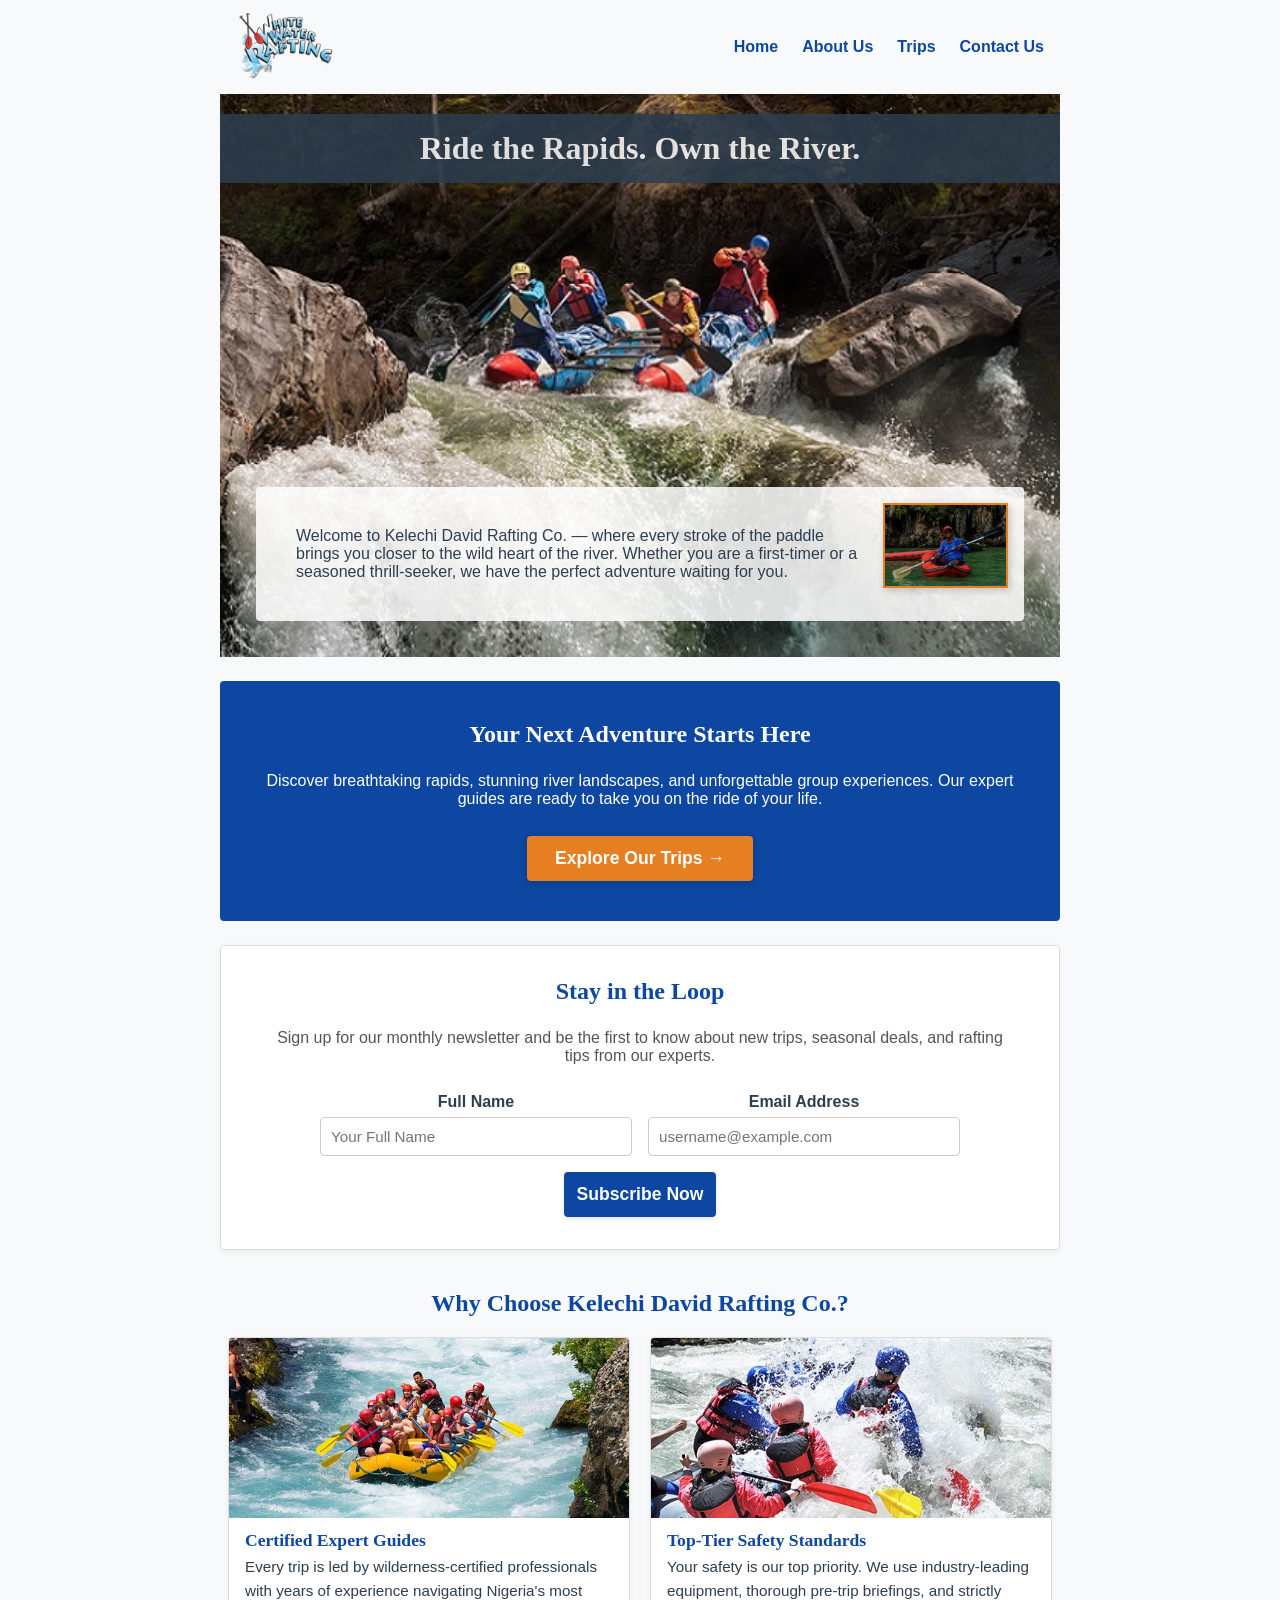
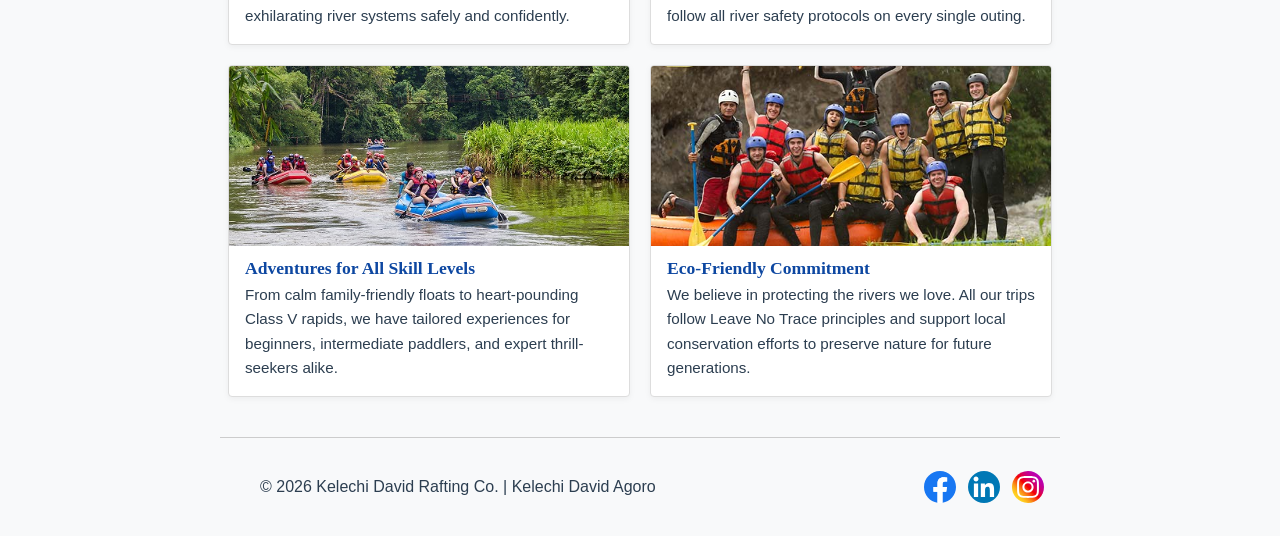
==== wwr/index.html @ 69c7f3cf "W06 Project Rafting Site-Home and Trips Pages" ====
<!DOCTYPE html>
<html lang="en">

<head>
    <meta charset="UTF-8">
    <meta name="viewport" content="width=device-width, initial-scale=1.0">
    <meta name="description"
      content="Experience the thrill of white water rafting with Kelechi David Rafting Co. Book your adventure today and explore our exciting river trips in Nigeria and beyond.">
    <meta name="author" content="Kelechi David Agoro">
    <title>Home | White Water Rafting</title>
    <link rel="stylesheet" href="styles/rafting.css">
</head>

<body>

    <header>
        <div class="logo-container">
            <img src="images/logo.png" alt="White Water Rafting Company Logo" class="logo">
        </div>
        <nav>
            <ul>
                <li><a href="index.html">Home</a></li>
                <li><a href="about.html">About Us</a></li>
                <li><a href="trips.html">Trips</a></li>
                <li><a href="contact.html">Contact Us</a></li>
            </ul>
        </nav>
    </header>

    <main>

        <!-- Hero Section -->
        <div class="hero">
            <img src="images/hero-background.jpg" alt="Rafters paddling through powerful white water rapids">
            <h1>Ride the Rapids. Own the River.</h1>
            <article>
                <img src="images/happy-client.jpg" alt="A happy rafter smiling after completing a river adventure">
                <p>Welcome to Kelechi David Rafting Co. — where every stroke of the paddle
                    brings you closer to the wild heart of the river. Whether you are a first-timer
                    or a seasoned thrill-seeker, we have the perfect adventure waiting for you.</p>
            </article>
        </div>

        <!-- Call to Action Section -->
        <section class="cta-section">
            <h2>Your Next Adventure Starts Here</h2>
            <p>Discover breathtaking rapids, stunning river landscapes, and unforgettable group
                experiences. Our expert guides are ready to take you on the ride of your life.</p>
            <a href="trips.html" class="cta-button">Explore Our Trips &rarr;</a>
        </section>

        <!-- Newsletter Sign-Up Section -->
        <section class="newsletter-section">
            <h2>Stay in the Loop</h2>
            <p>Sign up for our monthly newsletter and be the first to know about new trips,
                seasonal deals, and rafting tips from our experts.</p>
            <form action="#" method="post" class="newsletter-form">
                <div class="newsletter-fields">
                    <div class="form-group">
                        <label for="newsletter-name">Full Name</label>
                        <input type="text" id="newsletter-name" name="newsletter-name"
                          placeholder="Your Full Name" required>
                    </div>
                    <div class="form-group">
                        <label for="newsletter-email">Email Address</label>
                        <input type="email" id="newsletter-email" name="newsletter-email"
                          placeholder="username@example.com" required>
                    </div>
                </div>
                <button type="submit" class="submit-btn">Subscribe Now</button>
            </form>
        </section>

        <!-- Why Choose Us Grid Section -->
        <section class="features-section">
            <h2>Why Choose Kelechi David Rafting Co.?</h2>
            <div class="features-grid">
                <div class="feature-card">
                    <img src="images/adventure1.jpg" alt="Expert guides leading a rafting expedition">
                    <h3>Certified Expert Guides</h3>
                    <p>Every trip is led by wilderness-certified professionals with years of
                        experience navigating Nigeria's most exhilarating river systems safely
                        and confidently.</p>
                </div>
                <div class="feature-card">
                    <img src="images/adventure2.jpg" alt="Premium safety equipment for rafters">
                    <h3>Top-Tier Safety Standards</h3>
                    <p>Your safety is our top priority. We use industry-leading equipment,
                        thorough pre-trip briefings, and strictly follow all river safety
                        protocols on every single outing.</p>
                </div>
                <div class="feature-card">
                    <img src="images/adventure3.jpg" alt="Family-friendly half-day rafting experience">
                    <h3>Adventures for All Skill Levels</h3>
                    <p>From calm family-friendly floats to heart-pounding Class V rapids, we
                        have tailored experiences for beginners, intermediate paddlers, and
                        expert thrill-seekers alike.</p>
                </div>
                <div class="feature-card">
                    <img src="images/adventure4.jpg" alt="Group celebrating an eco-friendly river trip">
                    <h3>Eco-Friendly Commitment</h3>
                    <p>We believe in protecting the rivers we love. All our trips follow
                        Leave No Trace principles and support local conservation efforts to
                        preserve nature for future generations.</p>
                </div>
            </div>
        </section>

    </main>

    <footer>
        <p>&copy; 2026 Kelechi David Rafting Co. | Kelechi David Agoro</p>
        <nav class="socialmedia">
            <a href="https://facebook.com" target="_blank">
                <img src="images/facebook.svg" alt="Facebook Icon">
            </a>
            <a href="https://linkedin.com" target="_blank">
                <img src="images/linkedin.svg" alt="LinkedIn Icon">
            </a>
            <a href="https://instagram.com" target="_blank">
                <img src="images/instagram.svg" alt="Instagram Icon">
            </a>
        </nav>
    </footer>

</body>

</html>
---- wwr/styles/rafting.css ----
/* ==========================================================================
   1. Design Tokens (Variables) & Base Reset
   ========================================================================== */
:root {
  --primary-color: #0d47a1;     /* Deep River Blue */
  --secondary-color: #e67e22;   /* Safety Orange Accent */
  --accent1-color: #2c3e50;       /* Dark Slate Charcoal */
  --accent2-color: #f8f9fa;       /* Soft Light Grey */
  --heading-font: "Georgia", "Times New Roman", serif;
  --body-font: Arial, Helvetica, sans-serif;
}

/* Universal Box-Model Reset */
* {
  margin: 0;
  padding: 0;
  box-sizing: border-box;
}

/* Base Body Styling */
body {
  font-family: var(--body-font);
  color: var(--accent1-color);
  background-color: var(--accent2-color);
}

/* Center Content & Limit Page Width */
header, main, footer {
  width: 840px;
  margin: 0 auto;
}

/* Typography Base Styling */
h1, h2 {
  font-family: var(--heading-font);
  color: var(--primary-color);
}

/* Global Grid/Spacing Layout Rules */
p, section, article {
  margin: 16px;
  padding: 8px;
}

/* ==========================================================================
   2. Layout, Navigation, & Header/Footer Specific Elements
   ========================================================================== */
/* Header Grid Layout */
header {
  display: grid;
  grid-template-columns: auto 1fr;
  align-items: center;
  padding: 10px 16px;
}

/* Logo Sizing */
.logo {
  max-height: 70px;
  width: auto;
}

/* Flexbox Navigation Links */
header nav ul {
  display: flex;
  list-style: none;
  justify-content: flex-end;
  gap: 24px;
}

header nav a {
  text-decoration: none;
  color: var(--primary-color);
  font-weight: bold;
}

/* Navigation link hover effect - USING THE SECONDARY COLOR HERE */
header nav a:hover {
  color: var(--secondary-color);
}

/* Footer layout */
footer {
  display: flex;
  justify-content: space-between;
  align-items: center;
  padding: 16px;
  border-top: 1px solid #ccc;
}

/* Remove text decoration from social icons */
.socialmedia {
  display: flex;
  gap: 12px;
}

.socialmedia a {
  text-decoration: none;
}

/* Ensure footer icons align politely */
.socialmedia img {
  width: 32px;
  height: 32px;
  vertical-align: middle;
}

/* ==========================================================================
   3. Hero Component & Absolute Positioning Overlays
   ========================================================================== */
/* Relative Container Setup */
.hero {
  position: relative;
}

/* Base Background Image Layer */
.hero > img {
  display: block;
  width: 100%;
  height: auto;
}

/* Overlay Title Heading */
h1 {
  position: absolute;
  top: 20px;
  width: 100%;
  padding: 16px;
  text-align: center;
  opacity: 0.85;
  background-color: var(--accent1-color);
  color: #ffffff;
}

/* Overlay Article Box */
.hero article {
  position: absolute;
  bottom: 20px;
  left: 20px;
  right: 20px;
  background-color: rgba(255, 255, 255, 0.85); /* Semitransparent white */
  padding: 16px;
  border-radius: 4px;
}

/* Floated Article Image - ALSO USING SECONDARY COLOR AS A BORDER ACCENT */
.hero article img {
  float: right;
  width: 125px;
  height: auto;
  margin-left: 16px;
  margin-bottom: 8px;
  border: 2px solid var(--secondary-color); 
  box-shadow: 2px 2px 8px rgba(0,0,0,0.2);
}

/* ==========================================================================
   4. History & Adventure Sections Layout
   ========================================================================== */
.history-section h2, 
.adventures-section h2 {
  margin-bottom: 12px;
}

/* Adventures Grid Styling - Handles 5 Horizontal Elements */
.adventures-grid {
  display: grid;
  grid-template-columns: repeat(5, 1fr);
  gap: 12px;
  padding: 8px 0;
}

.adventures-grid figure {
  margin: 0;
  text-align: center;
  background-color: #ffffff;
  border: 1px solid #ddd;
  border-radius: 4px;
  overflow: hidden;
  box-shadow: 0 2px 4px rgba(0,0,0,0.05);
}

.adventures-grid figure img {
  width: 100%;
  height: 120px;
  object-fit: cover; /* Ensures consistency across different image dimensions */
  display: block;
}

.adventures-grid figcaption {
  font-size: 0.85rem;
  padding: 8px;
  font-weight: bold;
  color: var(--accent1-color);
}

/* ==========================================================================
   5. Contact Us Page Custom Components Additions
   ========================================================================== */

/* Top Heading & Company Info Elements Layout */
.company-info-section {
  text-align: center;
  margin-top: 24px;
}

.company-info-section h1 {
  position: static; /* Clear structural absolute overlay positioning from home/about h1 rules */
  background-color: transparent;
  color: var(--primary-color);
  opacity: 1;
  padding: 0;
  margin-bottom: 8px;
}

.company-address {
  font-style: normal;
  line-height: 1.6;
  font-weight: bold;
}

.company-address a {
  color: var(--primary-color);
  text-decoration: none;
}

.company-address a:hover {
  color: var(--secondary-color);
}

/* Two-Column Side-by-Side Grid Setup (Map vs Form) */
.contact-grid {
  display: grid;
  grid-template-columns: 1fr 1fr;
  gap: 24px;
  margin: 24px 16px;
}

/* Map Embedded Iframe Style Rule */
.map-container iframe {
  width: 100%;
  border: 1px solid #ddd;
  border-radius: 4px;
  box-shadow: 0 2px 4px rgba(0,0,0,0.05);
}

/* Contact Submission Form Styling Rules */
.contact-form {
  display: flex;
  flex-direction: column;
  gap: 16px;
}

.form-group {
  display: flex;
  flex-direction: column;
  gap: 6px;
}

.form-group label {
  font-weight: bold;
  color: var(--accent1-color);
}

.form-group input, 
.form-group textarea {
  width: 100%;
  padding: 10px;
  border: 1px solid #ccc;
  border-radius: 4px;
  font-family: var(--body-font);
  font-size: 0.95rem;
}

.form-group input:focus, 
.form-group textarea:focus {
  outline: none;
  border-color: var(--primary-color);
}

/* Message Purpose Radio Selection Block */
.form-fieldset {
  border: 1px solid #ccc;
  border-radius: 4px;
  padding: 12px;
  display: flex;
  flex-direction: column;
  gap: 8px;
}

.form-fieldset legend {
  font-weight: bold;
  padding: 0 8px;
  color: var(--accent1-color);
}

.radio-label, .form-checkbox label {
  display: flex;
  align-items: center;
  gap: 8px;
  cursor: pointer;
  font-size: 0.95rem;
}

/* Distinct Action Submission Button Rule */
.submit-btn {
  background-color: var(--primary-color);
  color: #ffffff;
  font-size: 1.1rem;
  font-weight: bold;
  padding: 12px;
  border: none;
  border-radius: 4px;
  cursor: pointer;
  transition: background-color 0.2s ease, transform 0.1s ease;
  box-shadow: 0 2px 4px rgba(0,0,0,0.1);
}

.submit-btn:hover {
  background-color: var(--secondary-color);
}

.submit-btn:active {
  transform: scale(0.98);
}

/* Bottom Team / Employee Section Layout (3 Columns Grid) */
.team-section {
  margin-top: 40px;
  text-align: center;
}

.team-section h2 {
  margin-bottom: 20px;
  font-size: 1.75rem;
}

.team-grid {
  display: grid;
  grid-template-columns: repeat(3, 1fr);
  gap: 20px;
}

.team-member {
  margin: 0;
  background-color: #ffffff;
  border: 1px solid #ddd;
  border-radius: 4px;
  overflow: hidden;
  box-shadow: 0 2px 4px rgba(0,0,0,0.05);
  padding-bottom: 12px;
}

.team-member img {
  width: 100%;
  height: 200px;
  object-fit: cover;
  display: block;
}

.team-member figcaption {
  margin-top: 10px;
  font-weight: bold;
  color: var(--accent1-color);
}

.team-member figcaption span {
  font-weight: normal;
  font-size: 0.9rem;
  color: #666;
}
/* ==========================================================================
   6. Home Page – CTA, Newsletter, and Features Grid
   ========================================================================== */

/* Call to Action Section */
.cta-section {
  text-align: center;
  padding: 40px 16px;
  background-color: var(--primary-color);
  color: #ffffff;
  margin: 24px 0;
  border-radius: 4px;
}

.cta-section h2 {
  color: #ffffff;
  margin-bottom: 12px;
}

.cta-section p {
  color: #ffffff;
  margin-bottom: 20px;
}

/* Shared CTA Button Style (used on Home and Trips pages) */
.cta-button {
  display: inline-block;
  background-color: var(--secondary-color);
  color: #ffffff;
  font-size: 1.1rem;
  font-weight: bold;
  padding: 12px 28px;
  border-radius: 4px;
  text-decoration: none;
  transition: background-color 0.2s ease, transform 0.1s ease;
  box-shadow: 0 2px 6px rgba(0, 0, 0, 0.2);
}

.cta-button:hover {
  background-color: #cf6d17;
  transform: translateY(-2px);
}

/* Newsletter Section */
.newsletter-section {
  background-color: #ffffff;
  border: 1px solid #ddd;
  border-radius: 4px;
  padding: 32px 24px;
  margin: 24px 0;
  text-align: center;
  box-shadow: 0 2px 6px rgba(0, 0, 0, 0.05);
}

.newsletter-section h2 {
  margin-bottom: 10px;
}

.newsletter-section p {
  margin-bottom: 20px;
  color: #555;
}

.newsletter-form {
  display: flex;
  flex-direction: column;
  align-items: center;
  gap: 16px;
}

.newsletter-fields {
  display: grid;
  grid-template-columns: 1fr 1fr;
  gap: 16px;
  width: 100%;
  max-width: 640px;
}

/* Why Choose Us Feature Cards Grid */
.features-section {
  margin: 32px 0;
}

.features-section h2 {
  text-align: center;
  margin-bottom: 20px;
}

.features-grid {
  display: grid;
  grid-template-columns: repeat(2, 1fr);
  gap: 20px;
}

.feature-card {
  background-color: #ffffff;
  border: 1px solid #ddd;
  border-radius: 4px;
  overflow: hidden;
  box-shadow: 0 2px 6px rgba(0, 0, 0, 0.05);
}

.feature-card img {
  width: 100%;
  height: 180px;
  object-fit: cover;
  display: block;
}

.feature-card h3 {
  font-family: var(--heading-font);
  color: var(--primary-color);
  padding: 12px 16px 4px;
  font-size: 1.1rem;
}

.feature-card p {
  padding: 0 16px 16px;
  margin: 0;
  font-size: 0.95rem;
  color: var(--accent1-color);
  line-height: 1.6;
}

/* ==========================================================================
   7. Trips Page – Trip Cards, Table, and Trips CTA
   ========================================================================== */

/* Trips Page Hero/Intro */
.trips-hero-section {
  text-align: center;
  padding: 32px 16px 16px;
}

/* Override the absolute h1 rule specifically for the trips page title */
.trips-page-title {
  position: static;
  background-color: transparent;
  color: var(--primary-color);
  opacity: 1;
  padding: 0;
  margin-bottom: 12px;
  width: auto;
}

.trips-intro {
  max-width: 600px;
  margin: 0 auto;
  color: #555;
  line-height: 1.7;
}

/* Featured Trip Descriptions Section */
.trip-descriptions-section {
  margin: 32px 0;
}

.trip-descriptions-section h2 {
  margin-bottom: 20px;
  margin-left: 16px;
}

/* Alternating Two-Column Trip Cards */
.trip-card {
  display: grid;
  grid-template-columns: 1fr 1fr;
  gap: 0;
  margin-bottom: 24px;
  background-color: #ffffff;
  border: 1px solid #ddd;
  border-radius: 4px;
  overflow: hidden;
  box-shadow: 0 2px 6px rgba(0, 0, 0, 0.05);
}

/* Reversed layout for alternating cards */
.trip-card-reverse {
  direction: rtl;
}

.trip-card-reverse .trip-card-content {
  direction: ltr;
}

.trip-card img {
  width: 100%;
  height: 100%;
  min-height: 220px;
  object-fit: cover;
  display: block;
}

.trip-card-reverse img {
  direction: ltr;
}

.trip-card-content {
  padding: 24px;
  display: flex;
  flex-direction: column;
  justify-content: center;
}

.trip-card-content h3 {
  font-family: var(--heading-font);
  color: var(--primary-color);
  font-size: 1.4rem;
  margin-bottom: 8px;
}

.trip-meta {
  font-size: 0.85rem;
  font-weight: bold;
  color: var(--secondary-color);
  margin-bottom: 12px !important;
  padding: 0 !important;
}

.trip-card-content p {
  margin: 0;
  padding: 0;
  font-size: 0.95rem;
  line-height: 1.7;
  color: var(--accent1-color);
}

/* Trips Summary Table */
.trips-table-section {
  margin: 40px 0;
}

.trips-table-section h2 {
  margin-bottom: 16px;
  margin-left: 16px;
}

.table-wrapper {
  overflow-x: auto;
  margin: 0 16px;
}

.trips-table {
  width: 100%;
  border-collapse: collapse;
  font-size: 0.95rem;
  background-color: #ffffff;
  box-shadow: 0 2px 6px rgba(0, 0, 0, 0.05);
  border-radius: 4px;
  overflow: hidden;
}

.trips-table thead {
  background-color: var(--primary-color);
  color: #ffffff;
}

.trips-table th {
  padding: 12px 14px;
  text-align: left;
  font-family: var(--heading-font);
  font-size: 0.9rem;
}

.trips-table td {
  padding: 12px 14px;
  border-bottom: 1px solid #e0e0e0;
  color: var(--accent1-color);
}

.trips-table tbody tr:last-child td {
  border-bottom: none;
}

.trips-table tbody tr:nth-child(even) {
  background-color: #f4f7fc;
}

.trips-table tbody tr:hover {
  background-color: #eaf0fb;
}

/* Trips Page CTA */
.trips-cta-section {
  text-align: center;
  padding: 40px 16px;
  background-color: var(--accent1-color);
  color: #ffffff;
  margin: 32px 0 16px;
  border-radius: 4px;
}

.trips-cta-section h2 {
  color: #ffffff;
  margin-bottom: 12px;
}

.trips-cta-section p {
  color: #cccccc;
  margin-bottom: 20px;
}
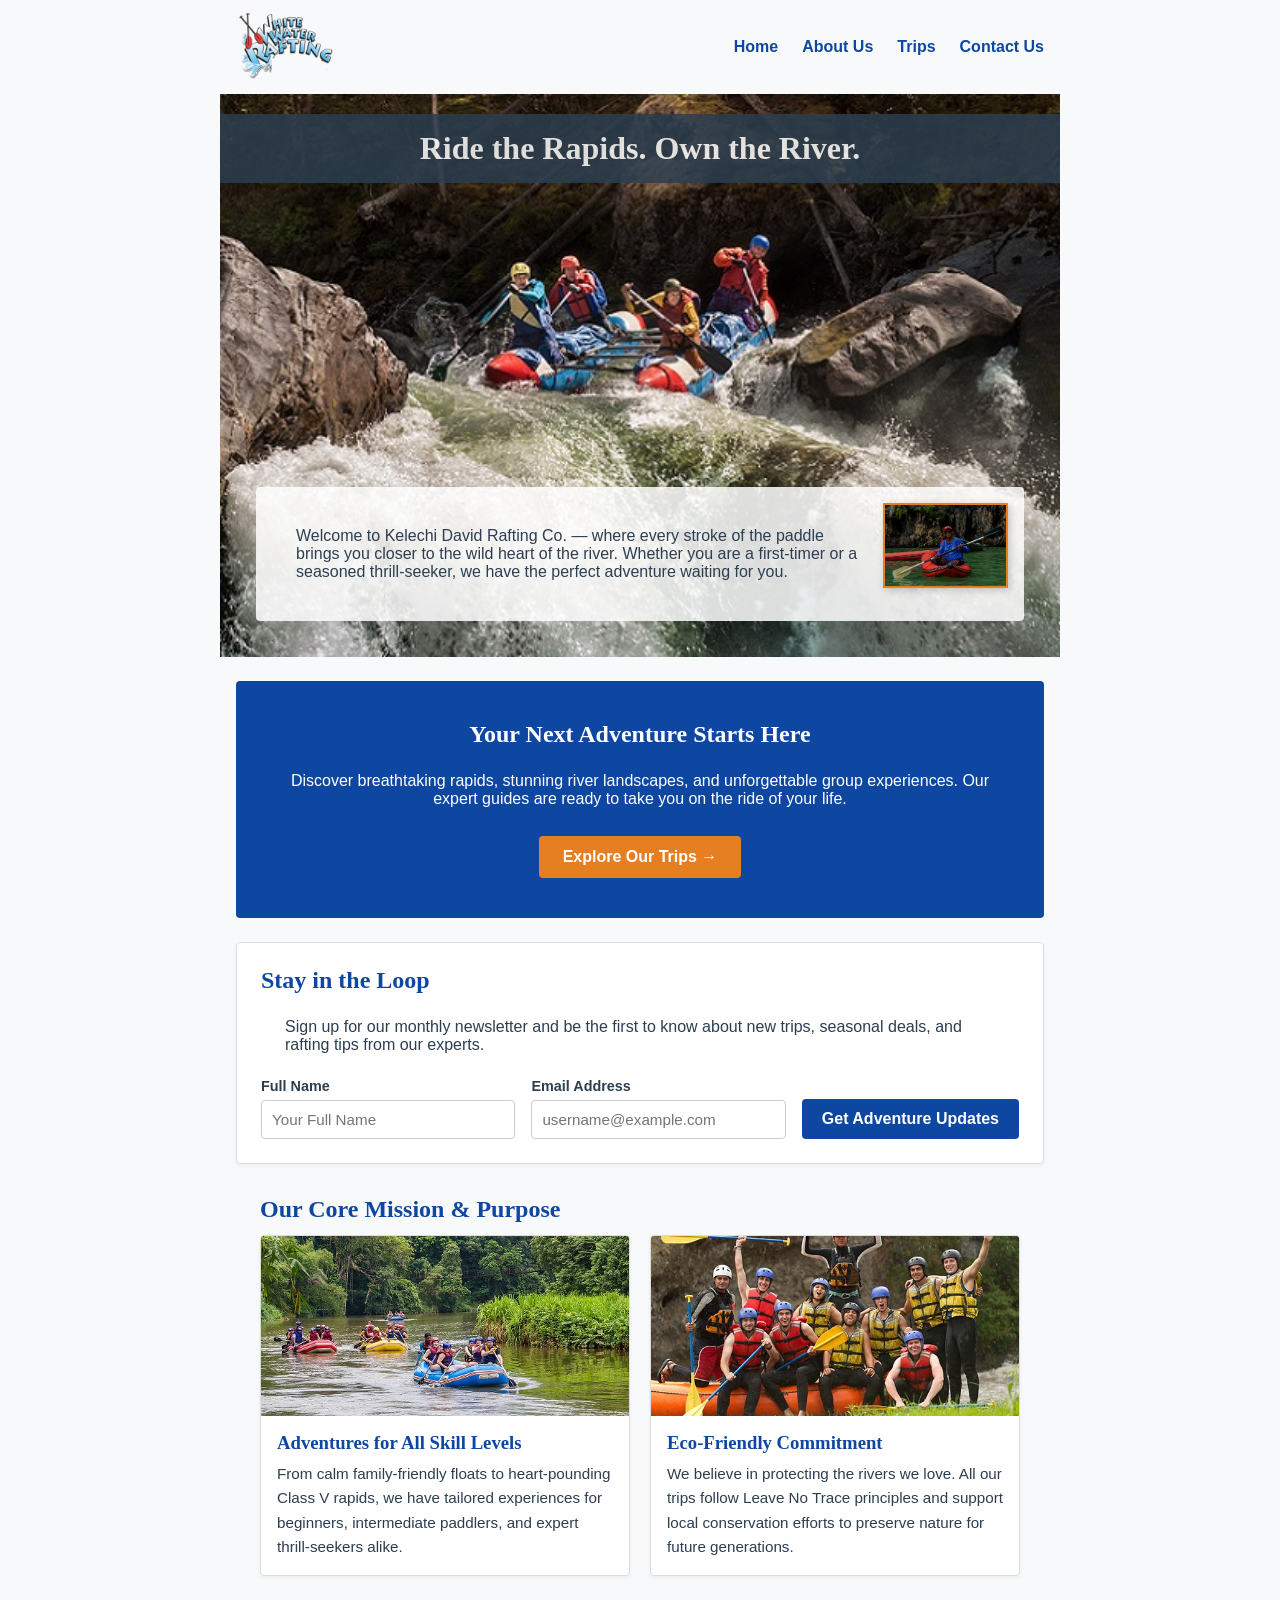
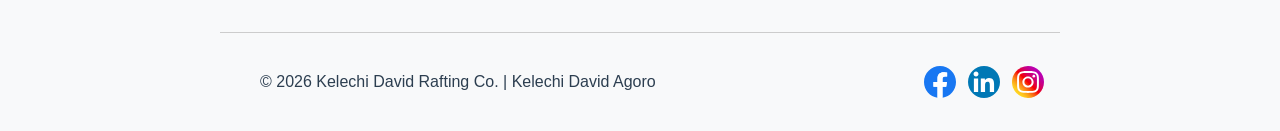
==== commit 442b0722: "W06 Project" ====
--- a/wwr/index.html
+++ b/wwr/index.html
@@ -29,7 +29,6 @@
 
     <main>
 
-        <!-- Hero Section -->
         <div class="hero">
             <img src="images/hero-background.jpg" alt="Rafters paddling through powerful white water rapids">
             <h1>Ride the Rapids. Own the River.</h1>
@@ -41,7 +40,6 @@
             </article>
         </div>
 
-        <!-- Call to Action Section -->
         <section class="cta-section">
             <h2>Your Next Adventure Starts Here</h2>
             <p>Discover breathtaking rapids, stunning river landscapes, and unforgettable group
@@ -49,7 +47,6 @@
             <a href="trips.html" class="cta-button">Explore Our Trips &rarr;</a>
         </section>
 
-        <!-- Newsletter Sign-Up Section -->
         <section class="newsletter-section">
             <h2>Stay in the Loop</h2>
             <p>Sign up for our monthly newsletter and be the first to know about new trips,
@@ -58,37 +55,20 @@
                 <div class="newsletter-fields">
                     <div class="form-group">
                         <label for="newsletter-name">Full Name</label>
-                        <input type="text" id="newsletter-name" name="newsletter-name"
-                          placeholder="Your Full Name" required>
+                        <input type="text" id="newsletter-name" name="newsletter-name" placeholder="Your Full Name" required>
                     </div>
                     <div class="form-group">
                         <label for="newsletter-email">Email Address</label>
-                        <input type="email" id="newsletter-email" name="newsletter-email"
-                          placeholder="username@example.com" required>
+                        <input type="email" id="newsletter-email" name="newsletter-email" placeholder="username@example.com" required>
                     </div>
+                    <button type="submit" class="submit-btn newsletter-btn">Get Adventure Updates</button>
                 </div>
-                <button type="submit" class="submit-btn">Subscribe Now</button>
             </form>
         </section>
 
-        <!-- Why Choose Us Grid Section -->
-        <section class="features-section">
-            <h2>Why Choose Kelechi David Rafting Co.?</h2>
+        <section class="purpose-offerings-section">
+            <h2>Our Core Mission & Purpose</h2>
             <div class="features-grid">
-                <div class="feature-card">
-                    <img src="images/adventure1.jpg" alt="Expert guides leading a rafting expedition">
-                    <h3>Certified Expert Guides</h3>
-                    <p>Every trip is led by wilderness-certified professionals with years of
-                        experience navigating Nigeria's most exhilarating river systems safely
-                        and confidently.</p>
-                </div>
-                <div class="feature-card">
-                    <img src="images/adventure2.jpg" alt="Premium safety equipment for rafters">
-                    <h3>Top-Tier Safety Standards</h3>
-                    <p>Your safety is our top priority. We use industry-leading equipment,
-                        thorough pre-trip briefings, and strictly follow all river safety
-                        protocols on every single outing.</p>
-                </div>
                 <div class="feature-card">
                     <img src="images/adventure3.jpg" alt="Family-friendly half-day rafting experience">
                     <h3>Adventures for All Skill Levels</h3>
@@ -125,4 +105,4 @@
 
 </body>
 
-</html>
+</html>
--- a/wwr/styles/rafting.css
+++ b/wwr/styles/rafting.css
@@ -73,7 +73,7 @@
   font-weight: bold;
 }
 
-/* Navigation link hover effect - USING THE SECONDARY COLOR HERE */
+/* Navigation link hover effect */
 header nav a:hover {
   color: var(--secondary-color);
 }
@@ -142,7 +142,7 @@
   border-radius: 4px;
 }
 
-/* Floated Article Image - ALSO USING SECONDARY COLOR AS A BORDER ACCENT */
+/* Floated Article Image */
 .hero article img {
   float: right;
   width: 125px;
@@ -157,11 +157,50 @@
    4. History & Adventure Sections Layout
    ========================================================================== */
 .history-section h2, 
-.adventures-section h2 {
+.adventures-section h2,
+.purpose-offerings-section h2 {
   margin-bottom: 12px;
-}
-
-/* Adventures Grid Styling - Handles 5 Horizontal Elements */
+  margin-left: 16px;
+}
+
+/* Purpose & Offerings Grid Layout Rules */
+.features-grid {
+  display: grid;
+  grid-template-columns: 1fr 1fr;
+  gap: 20px;
+  margin: 0 16px 32px 16px;
+}
+
+.feature-card {
+  background-color: #ffffff;
+  border: 1px solid #ddd;
+  border-radius: 4px;
+  overflow: hidden;
+  box-shadow: 0 2px 4px rgba(0,0,0,0.05);
+  padding-bottom: 16px;
+}
+
+.feature-card img {
+  width: 100%;
+  height: 180px;
+  object-fit: cover;
+  display: block;
+}
+
+.feature-card h3 {
+  margin: 16px 16px 8px 16px;
+  color: var(--primary-color);
+  font-family: var(--heading-font);
+}
+
+.feature-card p {
+  margin: 0 16px;
+  padding: 0;
+  font-size: 0.95rem;
+  line-height: 1.6;
+}
+
+/* Adventures Grid Styling */
 .adventures-grid {
   display: grid;
   grid-template-columns: repeat(5, 1fr);
@@ -182,7 +221,7 @@
 .adventures-grid figure img {
   width: 100%;
   height: 120px;
-  object-fit: cover; /* Ensures consistency across different image dimensions */
+  object-fit: cover;
   display: block;
 }
 
@@ -194,396 +233,163 @@
 }
 
 /* ==========================================================================
-   5. Contact Us Page Custom Components Additions
-   ========================================================================== */
-
-/* Top Heading & Company Info Elements Layout */
-.company-info-section {
-  text-align: center;
-  margin-top: 24px;
-}
-
-.company-info-section h1 {
-  position: static; /* Clear structural absolute overlay positioning from home/about h1 rules */
-  background-color: transparent;
-  color: var(--primary-color);
-  opacity: 1;
-  padding: 0;
+   5. Contact Us / Form Styles & Newsletter Custom Styling
+   ========================================================================== */
+.newsletter-section {
+  background-color: #ffffff;
+  border: 1px solid #ddd;
+  border-radius: 4px;
+  margin: 24px 16px;
+  padding: 24px;
+  box-shadow: 0 2px 4px rgba(0,0,0,0.05);
+}
+
+.newsletter-section h2 {
   margin-bottom: 8px;
 }
 
-.company-address {
-  font-style: normal;
-  line-height: 1.6;
-  font-weight: bold;
-}
-
-.company-address a {
-  color: var(--primary-color);
-  text-decoration: none;
-}
-
-.company-address a:hover {
-  color: var(--secondary-color);
-}
-
-/* Two-Column Side-by-Side Grid Setup (Map vs Form) */
-.contact-grid {
-  display: grid;
-  grid-template-columns: 1fr 1fr;
-  gap: 24px;
-  margin: 24px 16px;
-}
-
-/* Map Embedded Iframe Style Rule */
-.map-container iframe {
-  width: 100%;
-  border: 1px solid #ddd;
-  border-radius: 4px;
-  box-shadow: 0 2px 4px rgba(0,0,0,0.05);
-}
-
-/* Contact Submission Form Styling Rules */
-.contact-form {
-  display: flex;
-  flex-direction: column;
+.newsletter-form {
+  margin-top: 16px;
+}
+
+.newsletter-fields {
+  display: flex;
+  align-items: flex-end;
   gap: 16px;
-}
-
-.form-group {
+  flex-wrap: wrap;
+}
+
+.newsletter-fields .form-group {
+  flex: 1;
+  min-width: 200px;
   display: flex;
   flex-direction: column;
   gap: 6px;
 }
 
-.form-group label {
+.newsletter-fields .form-group label {
   font-weight: bold;
   color: var(--accent1-color);
-}
-
-.form-group input, 
-.form-group textarea {
-  width: 100%;
+  font-size: 0.9rem;
+}
+
+.newsletter-fields .form-group input {
   padding: 10px;
   border: 1px solid #ccc;
   border-radius: 4px;
-  font-family: var(--body-font);
   font-size: 0.95rem;
 }
 
-.form-group input:focus, 
-.form-group textarea:focus {
-  outline: none;
-  border-color: var(--primary-color);
-}
-
-/* Message Purpose Radio Selection Block */
-.form-fieldset {
-  border: 1px solid #ccc;
-  border-radius: 4px;
-  padding: 12px;
+.newsletter-btn {
+  padding: 11px 20px;
+  height: auto;
+  margin-bottom: 0;
+}
+
+/* Shared Form Element Rules */
+.form-group {
   display: flex;
   flex-direction: column;
-  gap: 8px;
-}
-
-.form-fieldset legend {
-  font-weight: bold;
-  padding: 0 8px;
-  color: var(--accent1-color);
-}
-
-.radio-label, .form-checkbox label {
-  display: flex;
-  align-items: center;
-  gap: 8px;
-  cursor: pointer;
-  font-size: 0.95rem;
-}
-
-/* Distinct Action Submission Button Rule */
+}
+
 .submit-btn {
   background-color: var(--primary-color);
   color: #ffffff;
-  font-size: 1.1rem;
-  font-weight: bold;
-  padding: 12px;
+  font-size: 1rem;
+  font-weight: bold;
   border: none;
   border-radius: 4px;
   cursor: pointer;
-  transition: background-color 0.2s ease, transform 0.1s ease;
-  box-shadow: 0 2px 4px rgba(0,0,0,0.1);
+  transition: background-color 0.2s ease;
 }
 
 .submit-btn:hover {
   background-color: var(--secondary-color);
 }
 
-.submit-btn:active {
-  transform: scale(0.98);
-}
-
-/* Bottom Team / Employee Section Layout (3 Columns Grid) */
-.team-section {
-  margin-top: 40px;
-  text-align: center;
-}
-
-.team-section h2 {
-  margin-bottom: 20px;
-  font-size: 1.75rem;
-}
-
-.team-grid {
-  display: grid;
-  grid-template-columns: repeat(3, 1fr);
-  gap: 20px;
-}
-
-.team-member {
-  margin: 0;
-  background-color: #ffffff;
-  border: 1px solid #ddd;
-  border-radius: 4px;
-  overflow: hidden;
-  box-shadow: 0 2px 4px rgba(0,0,0,0.05);
-  padding-bottom: 12px;
-}
-
-.team-member img {
-  width: 100%;
-  height: 200px;
-  object-fit: cover;
-  display: block;
-}
-
-.team-member figcaption {
-  margin-top: 10px;
-  font-weight: bold;
-  color: var(--accent1-color);
-}
-
-.team-member figcaption span {
-  font-weight: normal;
-  font-size: 0.9rem;
-  color: #666;
-}
-/* ==========================================================================
-   6. Home Page – CTA, Newsletter, and Features Grid
-   ========================================================================== */
-
-/* Call to Action Section */
+/* Call to Action Section Styling */
 .cta-section {
   text-align: center;
   padding: 40px 16px;
   background-color: var(--primary-color);
   color: #ffffff;
-  margin: 24px 0;
-  border-radius: 4px;
+  margin: 24px 16px;
+  border-radius: 4px;
+}
+
+.cta-section h2, .cta-section p {
+  color: #ffffff;
 }
 
 .cta-section h2 {
-  color: #ffffff;
   margin-bottom: 12px;
 }
 
 .cta-section p {
-  color: #ffffff;
   margin-bottom: 20px;
 }
 
-/* Shared CTA Button Style (used on Home and Trips pages) */
 .cta-button {
   display: inline-block;
   background-color: var(--secondary-color);
   color: #ffffff;
-  font-size: 1.1rem;
-  font-weight: bold;
-  padding: 12px 28px;
-  border-radius: 4px;
   text-decoration: none;
-  transition: background-color 0.2s ease, transform 0.1s ease;
-  box-shadow: 0 2px 6px rgba(0, 0, 0, 0.2);
+  padding: 12px 24px;
+  font-weight: bold;
+  border-radius: 4px;
+  transition: background-color 0.2s ease;
 }
 
 .cta-button:hover {
-  background-color: #cf6d17;
-  transform: translateY(-2px);
-}
-
-/* Newsletter Section */
-.newsletter-section {
+  background-color: #d35400;
+}
+
+/* ==========================================================================
+   6. Trips Page Summary Table and Card Rules
+   ========================================================================== */
+.trip-descriptions-section {
+  margin: 24px 0;
+}
+
+.trip-card {
+  display: flex;
+  gap: 24px;
+  margin: 24px 16px;
   background-color: #ffffff;
   border: 1px solid #ddd;
   border-radius: 4px;
-  padding: 32px 24px;
-  margin: 24px 0;
-  text-align: center;
-  box-shadow: 0 2px 6px rgba(0, 0, 0, 0.05);
-}
-
-.newsletter-section h2 {
-  margin-bottom: 10px;
-}
-
-.newsletter-section p {
-  margin-bottom: 20px;
-  color: #555;
-}
-
-.newsletter-form {
-  display: flex;
-  flex-direction: column;
-  align-items: center;
-  gap: 16px;
-}
-
-.newsletter-fields {
-  display: grid;
-  grid-template-columns: 1fr 1fr;
-  gap: 16px;
-  width: 100%;
-  max-width: 640px;
-}
-
-/* Why Choose Us Feature Cards Grid */
-.features-section {
-  margin: 32px 0;
-}
-
-.features-section h2 {
-  text-align: center;
-  margin-bottom: 20px;
-}
-
-.features-grid {
-  display: grid;
-  grid-template-columns: repeat(2, 1fr);
-  gap: 20px;
-}
-
-.feature-card {
-  background-color: #ffffff;
-  border: 1px solid #ddd;
-  border-radius: 4px;
   overflow: hidden;
-  box-shadow: 0 2px 6px rgba(0, 0, 0, 0.05);
-}
-
-.feature-card img {
-  width: 100%;
-  height: 180px;
+  box-shadow: 0 2px 6px rgba(0,0,0,0.05);
+}
+
+.trip-card-reverse {
+  flex-direction: row-reverse;
+}
+
+.trip-card img {
+  width: 300px;
+  height: 220px;
   object-fit: cover;
-  display: block;
-}
-
-.feature-card h3 {
-  font-family: var(--heading-font);
-  color: var(--primary-color);
-  padding: 12px 16px 4px;
-  font-size: 1.1rem;
-}
-
-.feature-card p {
-  padding: 0 16px 16px;
-  margin: 0;
-  font-size: 0.95rem;
-  color: var(--accent1-color);
-  line-height: 1.6;
-}
-
-/* ==========================================================================
-   7. Trips Page – Trip Cards, Table, and Trips CTA
-   ========================================================================== */
-
-/* Trips Page Hero/Intro */
-.trips-hero-section {
-  text-align: center;
-  padding: 32px 16px 16px;
-}
-
-/* Override the absolute h1 rule specifically for the trips page title */
-.trips-page-title {
-  position: static;
-  background-color: transparent;
-  color: var(--primary-color);
-  opacity: 1;
-  padding: 0;
-  margin-bottom: 12px;
-  width: auto;
-}
-
-.trips-intro {
-  max-width: 600px;
-  margin: 0 auto;
-  color: #555;
-  line-height: 1.7;
-}
-
-/* Featured Trip Descriptions Section */
-.trip-descriptions-section {
-  margin: 32px 0;
-}
-
-.trip-descriptions-section h2 {
-  margin-bottom: 20px;
-  margin-left: 16px;
-}
-
-/* Alternating Two-Column Trip Cards */
-.trip-card {
-  display: grid;
-  grid-template-columns: 1fr 1fr;
-  gap: 0;
-  margin-bottom: 24px;
-  background-color: #ffffff;
-  border: 1px solid #ddd;
-  border-radius: 4px;
-  overflow: hidden;
-  box-shadow: 0 2px 6px rgba(0, 0, 0, 0.05);
-}
-
-/* Reversed layout for alternating cards */
-.trip-card-reverse {
-  direction: rtl;
-}
-
-.trip-card-reverse .trip-card-content {
-  direction: ltr;
-}
-
-.trip-card img {
-  width: 100%;
-  height: 100%;
-  min-height: 220px;
-  object-fit: cover;
-  display: block;
-}
-
-.trip-card-reverse img {
-  direction: ltr;
 }
 
 .trip-card-content {
-  padding: 24px;
+  padding: 20px;
   display: flex;
   flex-direction: column;
   justify-content: center;
 }
 
 .trip-card-content h3 {
-  font-family: var(--heading-font);
+  margin-bottom: 8px;
   color: var(--primary-color);
-  font-size: 1.4rem;
-  margin-bottom: 8px;
-}
-
-.trip-meta {
+}
+
+.trip-card-content .trip-meta {
   font-size: 0.85rem;
   font-weight: bold;
   color: var(--secondary-color);
-  margin-bottom: 12px !important;
-  padding: 0 !important;
+  margin: 0 0 12px 0;
+  padding: 0;
 }
 
 .trip-card-content p {
@@ -594,7 +400,6 @@
   color: var(--accent1-color);
 }
 
-/* Trips Summary Table */
 .trips-table-section {
   margin: 40px 0;
 }
@@ -624,38 +429,29 @@
   color: #ffffff;
 }
 
-.trips-table th {
+.trips-table th, .trips-table td {
   padding: 12px 14px;
   text-align: left;
+}
+
+.trips-table th {
   font-family: var(--heading-font);
-  font-size: 0.9rem;
-}
-
-.trips-table td {
-  padding: 12px 14px;
-  border-bottom: 1px solid #e0e0e0;
-  color: var(--accent1-color);
-}
-
-.trips-table tbody tr:last-child td {
-  border-bottom: none;
 }
 
 .trips-table tbody tr:nth-child(even) {
-  background-color: #f4f7fc;
-}
-
-.trips-table tbody tr:hover {
-  background-color: #eaf0fb;
-}
-
-/* Trips Page CTA */
+  background-color: var(--accent2-color);
+}
+
+.trips-table tbody tr:border-bottom {
+  border-bottom: 1px solid #eee;
+}
+
 .trips-cta-section {
   text-align: center;
   padding: 40px 16px;
   background-color: var(--accent1-color);
   color: #ffffff;
-  margin: 32px 0 16px;
+  margin: 40px 16px 24px 16px;
   border-radius: 4px;
 }
 
@@ -665,6 +461,6 @@
 }
 
 .trips-cta-section p {
-  color: #cccccc;
+  color: #ffffff;
   margin-bottom: 20px;
-}
+}
